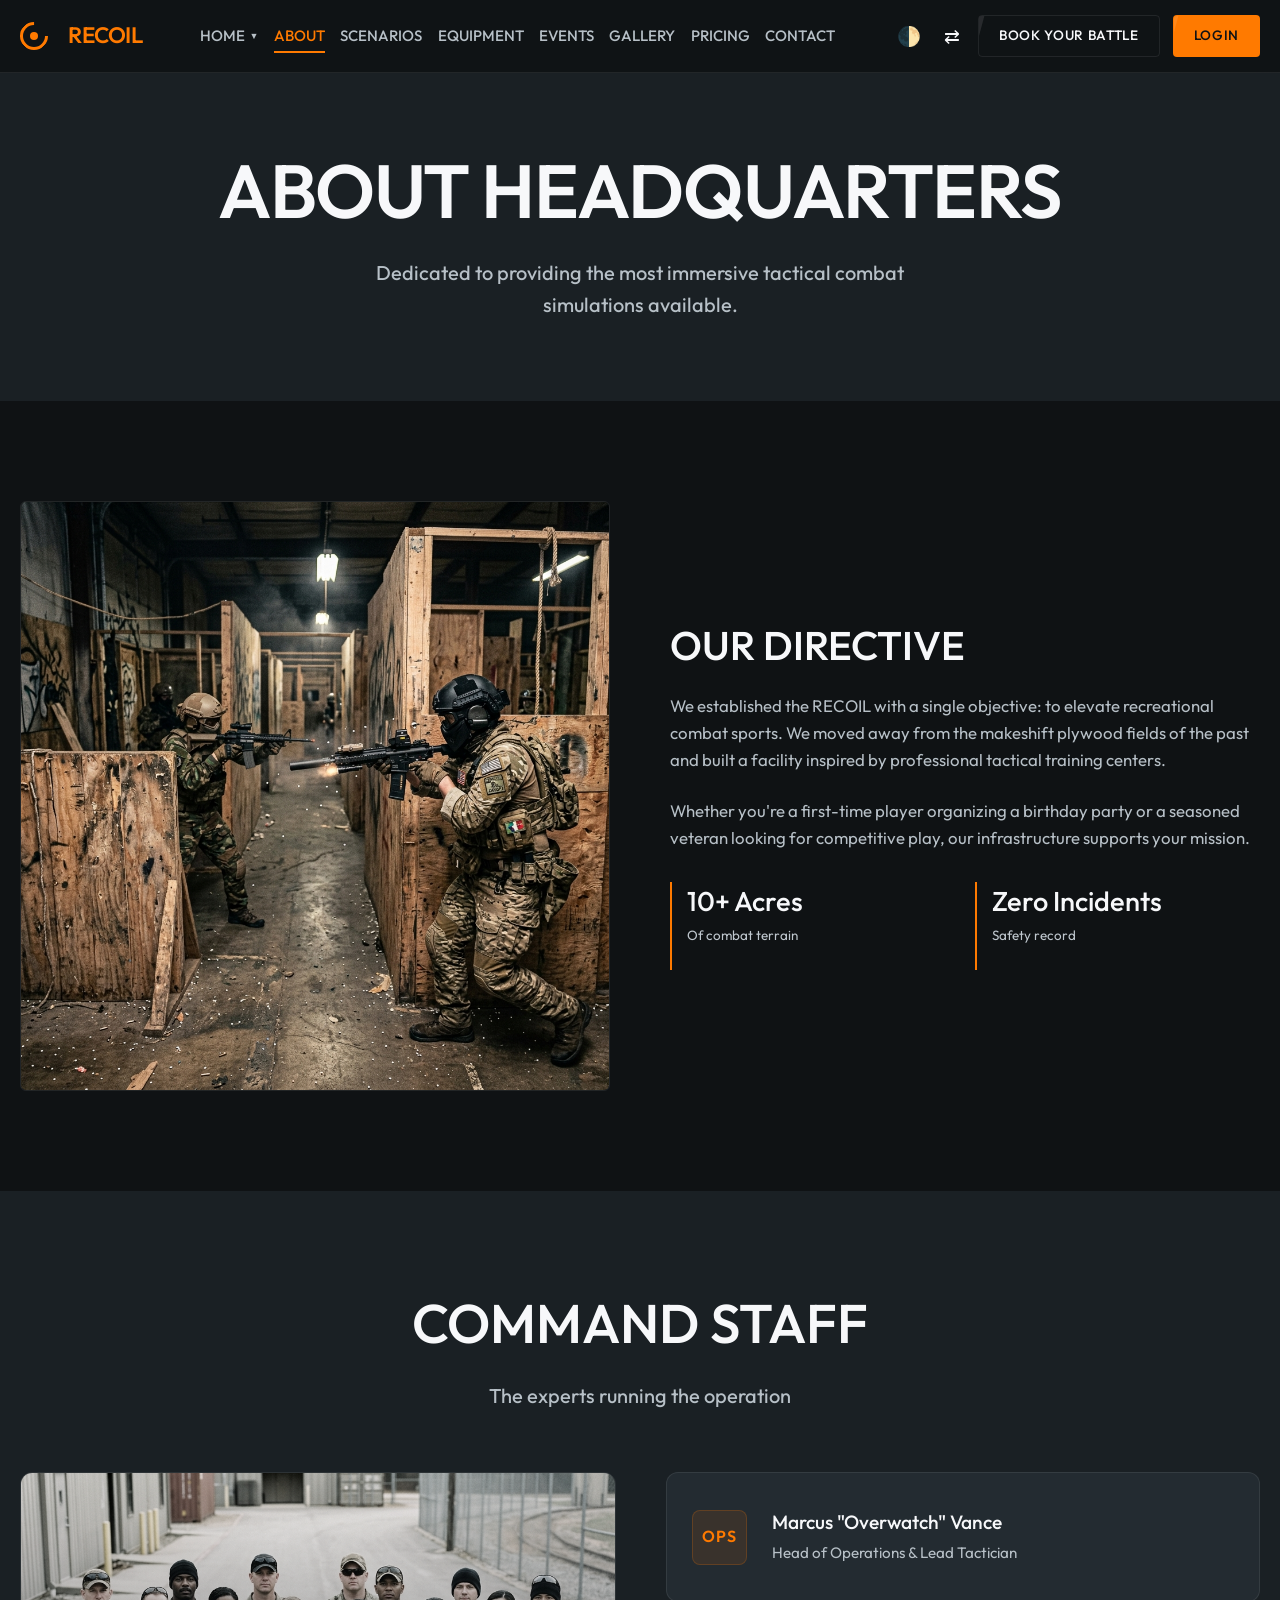
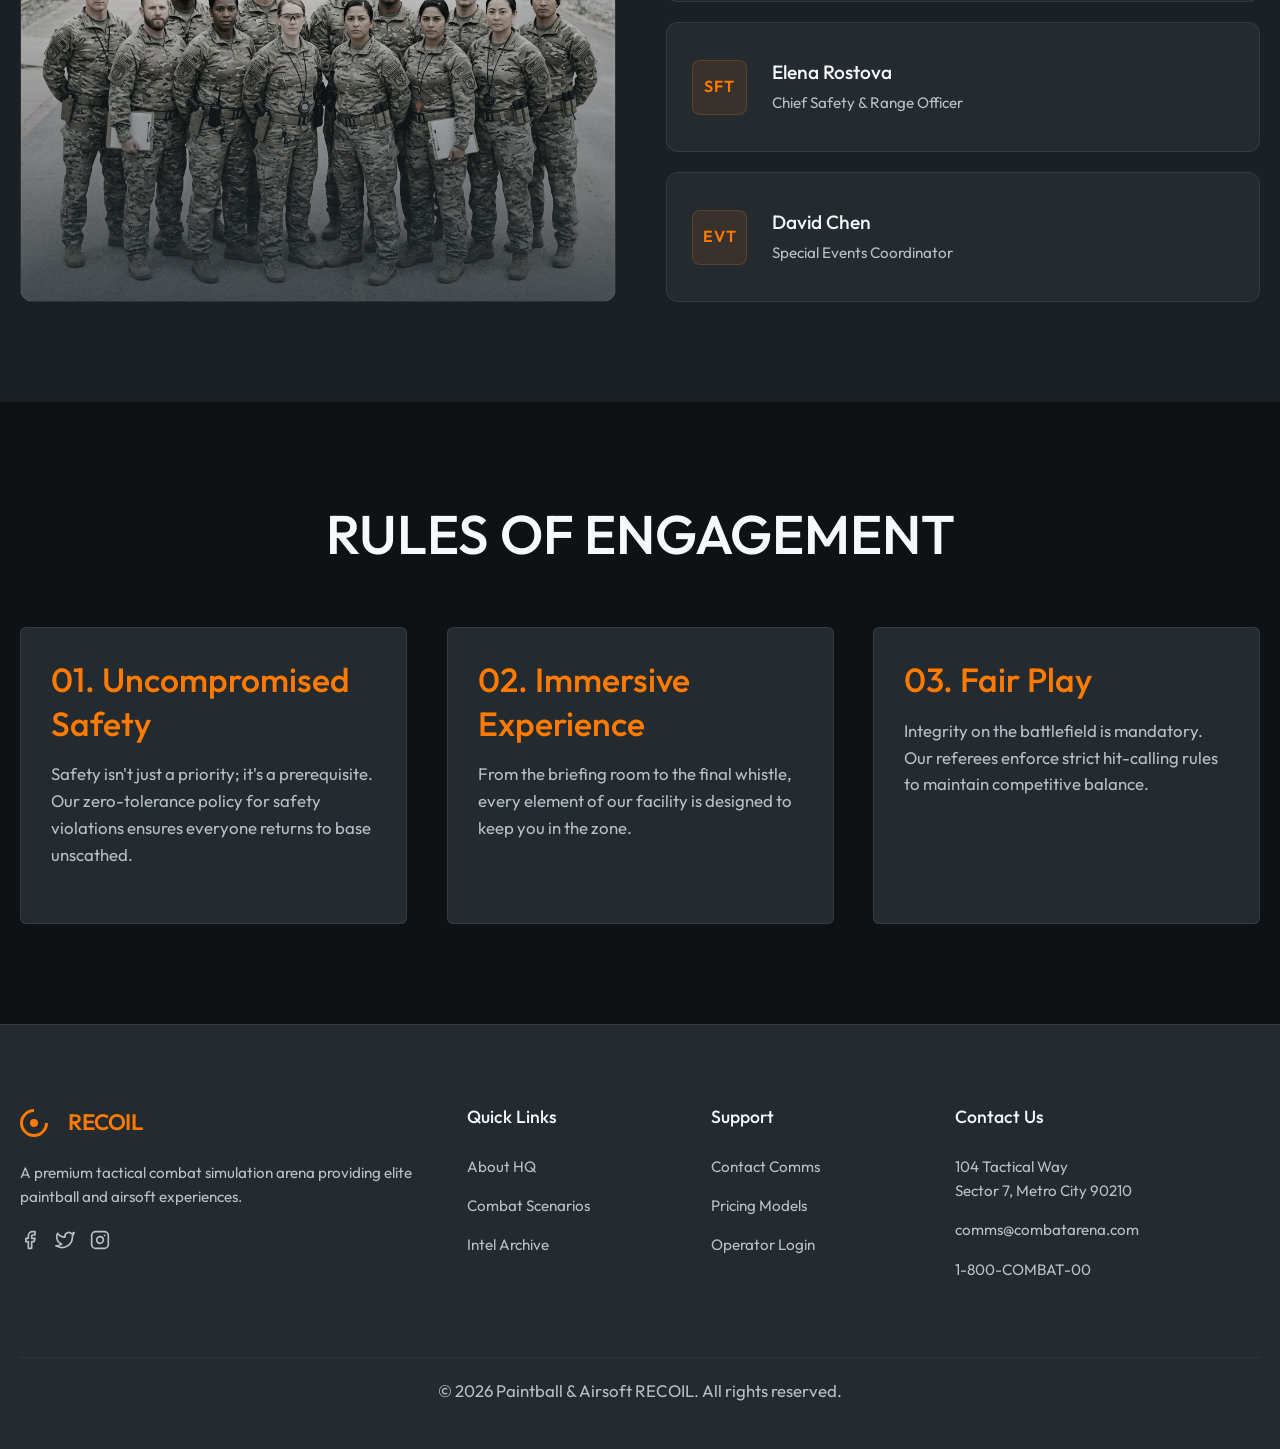
==== about.html @ f15ea4ef "Initial commit with RTL fixes, animations, and corporate images" ====
<!DOCTYPE html>
<html lang="en" dir="ltr">
<head>
    <link rel="icon" type="image/svg+xml" href="assets/images/favicon.svg">

    <meta charset="UTF-8">
    <meta name="viewport" content="width=device-width, initial-scale=1.0">
    <title>About Us | Paintball & Airsoft RECOIL</title>
    <meta name="description" content="Learn about our mission, our premium tactical arenas, our safety standards, and the elite team behind our combat experiences.">
    <link rel="stylesheet" href="assets/css/style.css">
    <link rel="stylesheet" href="assets/css/dark-mode.css">
    <link rel="stylesheet" href="assets/css/rtl.css">
</head>
<body>

    <!-- Navbar -->
    <nav class="navbar">
        <div class="nav-left">
            <div class="logo-icon"></div>
            <a href="index.html" class="logo-text">RECOIL</a>
        </div>
        <div class="nav-center">
            <div class="nav-dropdown">
                <a href="#" class="nav-link">Home <span style="font-size: 0.6em;">▼</span></a>
                <div class="dropdown-menu">
                    <a href="index.html" class="dropdown-item">Home 1</a>
                    <a href="home-2.html" class="dropdown-item">Home 2</a>
                </div>
            </div>
            <a href="about.html" class="nav-link active">About</a>
            <a href="game-scenarios.html" class="nav-link">Scenarios</a>
            <a href="equipment-rentals.html" class="nav-link">Equipment</a>
            <a href="events.html" class="nav-link">Events</a>
            <a href="gallery.html" class="nav-link">Gallery</a>
            <a href="pricing.html" class="nav-link">Pricing</a>
            <a href="contact.html" class="nav-link">Contact</a>
        </div>
        <div class="nav-right">
            <button id="theme-toggle" class="icon-btn" title="Toggle Light/Dark Mode">🌓</button>
            <button id="rtl-toggle" class="icon-btn" title="Toggle RTL">⇄</button>
            <a href="contact.html" class="btn btn-secondary">Book Your Battle</a>
            <a href="login.html" class="btn btn-primary">Login</a>
        </div>
        <button id="mobile-menu-toggle" class="mobile-menu-toggle">☰</button>
    </nav>

    <!-- Page Header -->
    <header style="padding: 150px 0 80px; text-align: center; background-color: var(--bg-secondary);">
        <div class="container">
            <h1>About Headquarters</h1>
            <p class="lead-text" style="max-width: 600px; margin: 0 auto;">Dedicated to providing the most immersive tactical combat simulations available.</p>
        </div>
    </header>

    <!-- Mission & Vision -->
    <section class="section-padding">
        <div class="container">
            <div style="display: flex; flex-wrap: wrap; gap: 60px; align-items: center;">
                <div style="flex: 1; min-width: 300px;">
                    <img src="assets/images/arena_indoor_game_scenarios.png" alt="Arena Setup" style="border-radius: 6px; border: 1px solid var(--border-color);">
                </div>
                <div style="flex: 1; min-width: 300px;">
                    <h2 style="font-size: 2.5rem;">Our Directive</h2>
                    <p>We established the RECOIL with a single objective: to elevate recreational combat sports. We moved away from the makeshift plywood fields of the past and built a facility inspired by professional tactical training centers.</p>
                    <p>Whether you're a first-time player organizing a birthday party or a seasoned veteran looking for competitive play, our infrastructure supports your mission.</p>
                    
                    <div style="margin-top: 30px; display: grid; grid-template-columns: 1fr 1fr; gap: 20px;">
                        <div style="border-left: 2px solid var(--tactical-orange); padding-left: 15px;">
                            <h4 style="margin-bottom: 5px;">10+ Acres</h4>
                            <p class="caption">Of combat terrain</p>
                        </div>
                        <div style="border-left: 2px solid var(--tactical-orange); padding-left: 15px;">
                            <h4 style="margin-bottom: 5px;">Zero Incidents</h4>
                            <p class="caption">Safety record</p>
                        </div>
                    </div>
                </div>
            </div>
        </div>
    </section>

    <!-- The Team -->
    <section class="section-padding" style="background-color: var(--bg-secondary);">
        <div class="container">
            <div class="section-header">
                <h2>Command Staff</h2>
                <p class="subheading">The experts running the operation</p>
            </div>
            
            <div class="staff-container">
                <div class="staff-image">
                    <img src="assets/images/team_photo.png" alt="Command Staff">
                    <div class="tactical-overlay"></div>
                </div>
                
                <div class="personnel-list">
                    <div class="personnel-card">
                        <div class="personnel-icon">OPS</div>
                        <div class="personnel-info">
                            <h4>Marcus "Overwatch" Vance</h4>
                            <p>Head of Operations & Lead Tactician</p>
                        </div>
                    </div>
                    <div class="personnel-card">
                        <div class="personnel-icon">SFT</div>
                        <div class="personnel-info">
                            <h4>Elena Rostova</h4>
                            <p>Chief Safety & Range Officer</p>
                        </div>
                    </div>
                    <div class="personnel-card">
                        <div class="personnel-icon">EVT</div>
                        <div class="personnel-info">
                            <h4>David Chen</h4>
                            <p>Special Events Coordinator</p>
                        </div>
                    </div>
                </div>
            </div>
        </div>
    </section>

    <!-- Core Values -->
    <section class="section-padding">
        <div class="container">
            <div class="section-header">
                <h2>Rules of Engagement</h2>
            </div>
            <div style="display: grid; grid-template-columns: repeat(auto-fit, minmax(300px, 1fr)); gap: 40px;">
                <div class="tactical-card" style="padding: 30px;">
                    <h3 style="color: var(--tactical-orange);">01. Uncompromised Safety</h3>
                    <p>Safety isn't just a priority; it's a prerequisite. Our zero-tolerance policy for safety violations ensures everyone returns to base unscathed.</p>
                </div>
                <div class="tactical-card" style="padding: 30px;">
                    <h3 style="color: var(--tactical-orange);">02. Immersive Experience</h3>
                    <p>From the briefing room to the final whistle, every element of our facility is designed to keep you in the zone.</p>
                </div>
                <div class="tactical-card" style="padding: 30px;">
                    <h3 style="color: var(--tactical-orange);">03. Fair Play</h3>
                    <p>Integrity on the battlefield is mandatory. Our referees enforce strict hit-calling rules to maintain competitive balance.</p>
                </div>
            </div>
        </div>
    </section>

    <!-- Footer -->
    <footer class="main-footer">
        <div class="container">
            <div class="footer-grid">
                <div class="footer-col">
                    <div class="nav-left" style="margin-bottom: 20px;">
                        <div class="logo-icon"></div>
                        <span class="logo-text">RECOIL</span>
                    </div>
                    <p style="color: var(--text-secondary); margin-bottom: 20px; font-size: 0.95rem;">A premium tactical combat simulation arena providing elite paintball and airsoft experiences.</p>
                    <div class="social-links">
                        <a href="#" title="Facebook"><svg width="20" height="20" viewBox="0 0 24 24" fill="none" stroke="currentColor" stroke-width="2" stroke-linecap="round" stroke-linejoin="round"><path d="M18 2h-3a5 5 0 0 0-5 5v3H7v4h3v8h4v-8h3l1-4h-4V7a1 1 0 0 1 1-1h3z"></path></svg></a>
                        <a href="#" title="Twitter"><svg width="20" height="20" viewBox="0 0 24 24" fill="none" stroke="currentColor" stroke-width="2" stroke-linecap="round" stroke-linejoin="round"><path d="M23 3a10.9 10.9 0 0 1-3.14 1.53 4.48 4.48 0 0 0-7.86 3v1A10.66 10.66 0 0 1 3 4s-4 9 5 13a11.64 11.64 0 0 1-7 2c9 5 20 0 20-11.5a4.5 4.5 0 0 0-.08-.83A7.72 7.72 0 0 0 23 3z"></path></svg></a>
                        <a href="#" title="Instagram"><svg width="20" height="20" viewBox="0 0 24 24" fill="none" stroke="currentColor" stroke-width="2" stroke-linecap="round" stroke-linejoin="round"><rect x="2" y="2" width="20" height="20" rx="5" ry="5"></rect><path d="M16 11.37A4 4 0 1 1 12.63 8 4 4 0 0 1 16 11.37z"></path><line x1="17.5" y1="6.5" x2="17.51" y2="6.5"></line></svg></a>
                    </div>
                </div>
                <div class="footer-col">
                    <h4 class="footer-heading">Quick Links</h4>
                    <ul class="footer-links">
                        <li><a href="about.html">About HQ</a></li>
                        <li><a href="game-scenarios.html">Combat Scenarios</a></li>
                        <li><a href="gallery.html">Intel Archive</a></li>
                    </ul>
                </div>
                <div class="footer-col">
                    <h4 class="footer-heading">Support</h4>
                    <ul class="footer-links">
                        <li><a href="contact.html">Contact Comms</a></li>
                        <li><a href="pricing.html">Pricing Models</a></li>
                        <li><a href="login.html">Operator Login</a></li>
                    </ul>
                </div>
                <div class="footer-col">
                    <h4 class="footer-heading">Contact Us</h4>
                    <ul class="footer-contact">
                        <li>104 Tactical Way<br>Sector 7, Metro City 90210</li>
                        <li>comms@combatarena.com</li>
                        <li>1-800-COMBAT-00</li>
                    </ul>
                </div>
            </div>
            <div class="footer-bottom">
                <p>&copy; 2026 Paintball & Airsoft RECOIL. All rights reserved.</p>
                <button id="scroll-top" class="scroll-top-btn" title="Scroll to Top">&uarr;</button>
            </div>
        </div>
    </footer>

    <script src="assets/js/main.js"></script>
</body>
</html>
---- assets/css/style.css ----
@import url('https://fonts.googleapis.com/css2?family=Outfit:wght@400;450;500;520;540;580&display=swap');

:root {
  /* Unique Color System (Dark Mode - Default) */
  --bg-primary: #0F1214;
  --bg-secondary: #1A2024;
  --bg-card: #232B31;
  --tactical-orange: #FF7A00;
  --steel-silver: #BFC7CE;
  --combat-bronze: #9B7E5A;
  --target-red: #E34B4B;
  --text-primary: #F7F8FA;
  --text-secondary: #B7C0C7;
  --border-color: rgba(255, 255, 255, 0.08);

  /* Tactical Cursors */
  --cursor-crosshair: url('data:image/svg+xml;utf8,<svg xmlns="http://www.w3.org/2000/svg" width="32" height="32" viewBox="0 0 32 32"><circle cx="16" cy="16" r="6" fill="%23FF7A00"/><circle cx="16" cy="16" r="14" fill="none" stroke="%23FF7A00" stroke-width="2" stroke-dasharray="4 4"/><line x1="16" y1="0" x2="16" y2="8" stroke="%23FF7A00" stroke-width="2"/><line x1="16" y1="24" x2="16" y2="32" stroke="%23FF7A00" stroke-width="2"/><line x1="0" y1="16" x2="8" y2="16" stroke="%23FF7A00" stroke-width="2"/><line x1="24" y1="16" x2="32" y2="16" stroke="%23FF7A00" stroke-width="2"/></svg>') 16 16, crosshair;
  --cursor-pointer: url('data:image/svg+xml;utf8,<svg xmlns="http://www.w3.org/2000/svg" width="32" height="32" viewBox="0 0 32 32"><circle cx="16" cy="16" r="6" fill="%23FFFFFF"/><circle cx="16" cy="16" r="14" fill="none" stroke="%23FFFFFF" stroke-width="2" stroke-dasharray="4 4"/><line x1="16" y1="0" x2="16" y2="8" stroke="%23FFFFFF" stroke-width="2"/><line x1="16" y1="24" x2="16" y2="32" stroke="%23FFFFFF" stroke-width="2"/><line x1="0" y1="16" x2="8" y2="16" stroke="%23FFFFFF" stroke-width="2"/><line x1="24" y1="16" x2="32" y2="16" stroke="%23FFFFFF" stroke-width="2"/></svg>') 16 16, pointer;

  /* Typography Scale */
  --font-family: 'Outfit', sans-serif;
  
  --h1-weight: 580;
  --h1-size-desktop: 5rem;
  --h1-size-tablet: 4rem;
  --h1-size-mobile: 3rem;
  --h1-size: clamp(3.5rem, 4vw + 1.5rem, 5rem);
  
  --h2-weight: 540;
  --h2-size: clamp(2.5rem, 3vw + 1rem, 3.5rem);
  
  --h3-weight: 520;
  --h3-size: clamp(1.8rem, 2vw + 0.5rem, 2.5rem);
  
  --h4-weight: 500;
  --h4-size: clamp(1.2rem, 1.5vw + 0.5rem, 1.8rem);
  
  --p-weight: 400;
  --p-size: clamp(0.9rem, 1vw + 0.3rem, 1.05rem);
  
  --sub-weight: 450;
  --sub-size: clamp(1rem, 1.2vw + 0.4rem, 1.25rem);
  
  --btn-weight: 520;
  --btn-size: clamp(0.85rem, 0.8vw + 0.3rem, 1rem);
  
  --nav-weight: 500;
  --nav-size: clamp(0.85rem, 0.8vw + 0.3rem, 0.95rem);
  
  --cap-weight: 400;
  --cap-size: clamp(0.75rem, 0.8vw + 0.2rem, 0.9rem);
  
  /* Layout constraints */
  --container-max: 1280px;
  --transition-speed: 0.3s;
  --nav-bg: rgba(35, 43, 49, 0.95);
}

/* Light Mode Overrides */
body.light-mode {
  --bg-primary: #F7F8FA;
  --bg-secondary: #E8ECEF;
  --bg-card: #FFFFFF;
  --text-primary: #0F1214;
  --text-secondary: #4A5560;
  --border-color: rgba(0, 0, 0, 0.08);
  --nav-bg: rgba(255, 255, 255, 0.95);
  --steel-silver: #6B7280;
  /* Accent colors remain same for brand consistency */
}

body.light-mode .breach-details p {
    color: rgba(255, 255, 255, 0.8) !important;
}

/* Global Reset & Base */
*, *::before, *::after {
  box-sizing: border-box;
  margin: 0;
  padding: 0;
}

html {
  scroll-behavior: smooth;
  overflow-x: hidden;
}

body {
  font-family: var(--font-family);
  background-color: var(--bg-primary);
  color: var(--text-primary);
  line-height: 1.6;
  overflow-x: hidden; /* Strict requirement */
  transition: background-color var(--transition-speed) ease, color var(--transition-speed) ease;
  cursor: var(--cursor-crosshair);
}

.container {
  max-width: var(--container-max);
  margin: 0 auto;
  padding: 0 20px;
}

/* Typography Classes */
h1 { font-size: var(--h1-size); font-weight: var(--h1-weight); line-height: 1.1; margin-bottom: 1.5rem; text-transform: uppercase; letter-spacing: -0.02em; }
h2 { font-size: var(--h2-size); font-weight: var(--h2-weight); line-height: 1.2; margin-bottom: 1.5rem; text-transform: uppercase; }
h3 { font-size: var(--h3-size); font-weight: var(--h3-weight); line-height: 1.3; margin-bottom: 1rem; }
h4, h5, h6 { font-size: var(--h4-size); font-weight: var(--h4-weight); line-height: 1.4; margin-bottom: 1rem; }
p { font-size: var(--p-size); font-weight: var(--p-weight); margin-bottom: 1.5rem; color: var(--text-secondary); }
.subheading, .lead-text { font-size: var(--sub-size); font-weight: var(--sub-weight); color: var(--text-secondary); margin-bottom: 2rem; }
.caption { font-size: var(--cap-size); font-weight: var(--cap-weight); color: var(--steel-silver); }

a {
  text-decoration: none;
  color: inherit;
}

a, button, input[type="submit"], .btn, .bento-card, .equip-panel, .gallery-item, .nav-link, .dropdown-item, .personnel-card, .tactical-card, .event-scenario-card, .testimonial-card, .pricing-card {
  cursor: var(--cursor-pointer) !important;
}

img {
  max-width: 100%;
  height: auto;
  display: block;
}

/* Buttons (CTA System) */
.btn {
  display: inline-flex;
  align-items: center;
  justify-content: center;
  padding: 16px 32px;
  font-size: var(--btn-size);
  font-weight: var(--btn-weight);
  text-transform: uppercase;
  letter-spacing: 0.05em;
  border-radius: 4px;
  cursor: var(--cursor-pointer) !important;
  transition: all var(--transition-speed) ease;
  height: 56px;
  border: 1px solid transparent;
  position: relative;
  overflow: hidden;
  z-index: 1;
  white-space: nowrap;
}

.btn::before {
  content: '';
  position: absolute;
  top: 0; left: -100%;
  width: 100%; height: 100%;
  background: rgba(255,255,255,0.1);
  transform: skewX(-15deg);
  transition: left 0.4s cubic-bezier(0.19, 1, 0.22, 1);
  z-index: -1;
}

.btn:hover::before {
  left: 100%;
}

.btn-primary {
  background-color: var(--tactical-orange);
  color: #0F1214;
}

.btn-primary:hover {
  background-color: #e66e00;
  transform: translateY(-2px);
  box-shadow: 0 4px 15px rgba(255, 122, 0, 0.3);
}

.btn-secondary {
  background-color: transparent;
  color: var(--text-primary);
  border-color: var(--border-color);
}

.btn-secondary:hover {
  border-color: var(--tactical-orange);
  color: var(--tactical-orange);
  background-color: rgba(255, 122, 0, 0.05);
  transform: translateY(-2px);
}

body.light-mode .btn-secondary {
  border-color: rgba(0, 0, 0, 0.25);
}
.nav-right .btn {
  padding: 0 20px;
  height: 42px;
  font-size: 0.85rem;
}

/* Premium fixed full-width tactical navbar */
.navbar {
  position: fixed;
  top: 0;
  left: 0;
  width: 100%;
  background-color: var(--nav-bg);
  backdrop-filter: blur(12px);
  -webkit-backdrop-filter: blur(12px);
  border-bottom: 1px solid var(--border-color);
  padding: 15px 20px;
  display: flex;
  justify-content: space-between;
  align-items: center;
  z-index: 1000;
  transition: all var(--transition-speed) ease;
}

.nav-menu {
  display: flex;
  align-items: center;
  justify-content: space-between;
  flex: 1;
}

@media (min-width: 1280px) {
  .navbar {
    padding-left: calc(50% - 640px + 20px);
    padding-right: calc(50% - 640px + 20px);
  }
}

.nav-left {
  display: flex;
  align-items: center;
  gap: 15px;
}

.logo-text {
  font-size: clamp(1.2rem, 1.5vw + 0.5rem, 1.4rem);
  font-weight: 580;
  text-transform: uppercase;
  color: var(--tactical-orange);
  letter-spacing: -0.02em;
  display: flex;
  align-items: center;
  gap: 10px;
  white-space: nowrap;
}

.logo-icon {
  width: 28px;
  height: 28px;
  position: relative;
  background: transparent;
  display: inline-block;
  margin-right: 5px;
}

.logo-icon::before {
  content: '';
  position: absolute;
  top: 0; left: 0; right: 0; bottom: 0;
  border: 3px solid var(--tactical-orange);
  border-radius: 50%;
  border-top-color: transparent;
  transform: rotate(45deg);
}

.logo-icon::after {
  content: '';
  position: absolute;
  top: 50%; left: 50%;
  width: 8px; height: 8px;
  background-color: var(--tactical-orange);
  border-radius: 50%;
  transform: translate(-50%, -50%);
}

.nav-center {
  display: flex;
  gap: clamp(12px, 1.2vw, 25px);
  margin: 0 auto;
}

.nav-link {
  font-size: var(--nav-size);
  font-weight: var(--nav-weight);
  color: var(--text-secondary);
  text-transform: uppercase;
  position: relative;
  transition: color var(--transition-speed) ease;
}

.nav-link:hover, .nav-link.active {
  color: var(--tactical-orange);
}

.nav-link::after {
  content: '';
  position: absolute;
  bottom: -5px;
  left: 0;
  width: 0%;
  height: 2px;
  background-color: var(--tactical-orange);
  transition: width var(--transition-speed) ease;
}

.nav-link:hover::after, .nav-link.active::after {
  width: 100%;
}

.nav-right {
  display: flex;
  align-items: center;
  gap: clamp(8px, 1vw, 15px);
}

.icon-btn {
  background: none;
  border: none;
  color: var(--text-primary);
  cursor: var(--cursor-pointer) !important;
  font-size: 1.2rem;
  padding: 5px;
  transition: color var(--transition-speed) ease;
}

.icon-btn:hover {
  color: var(--tactical-orange);
}

.mobile-menu-toggle {
  display: none;
  background: none;
  border: none;
  color: var(--text-primary);
  font-size: 1.5rem;
  cursor: var(--cursor-pointer) !important;
}

/* Bento Grid System for Featured Scenarios */
.bento-grid {
  display: grid;
  grid-template-columns: 1.2fr 1fr;
  grid-template-rows: 1fr 1fr;
  gap: 20px;
  min-height: 600px;
}

.bento-card {
  --text-primary: #F7F8FA;
  --text-secondary: #B7C0C7;
  color: var(--text-primary);
  position: relative;
  border-radius: 12px;
  overflow: hidden;
  display: flex;
  align-items: flex-end;
  padding: 40px;
  text-decoration: none;
  border: 1px solid var(--border-color);
  transition: transform var(--transition-speed) ease, border-color var(--transition-speed) ease;
}

.bento-card:hover {
  transform: translateY(-5px);
  border-color: var(--tactical-orange);
}

.bento-large {
  grid-row: span 2;
  grid-column: span 1;
}

.bento-bg {
  position: absolute;
  top: 0; left: 0; width: 100%; height: 100%;
  object-fit: cover;
  z-index: 0;
  transition: transform 0.6s ease;
}

.bento-card:hover .bento-bg {
  transform: scale(1.05);
}

.bento-overlay {
  position: absolute;
  top: 0; left: 0; width: 100%; height: 100%;
  background: linear-gradient(to top, rgba(15, 18, 20, 0.95) 0%, rgba(15, 18, 20, 0.4) 50%, transparent 100%);
  z-index: 1;
}

.bento-content {
  position: relative;
  z-index: 2;
  width: 100%;
}

.bento-content h3 {
  color: var(--text-primary);
  margin-bottom: 0;
  font-size: clamp(1.5rem, 2vw + 0.5rem, 2rem);
  transition: transform 0.4s cubic-bezier(0.17, 0.84, 0.44, 1);
}

.bento-card:hover .bento-content h3 {
  transform: translateY(-5px);
}

.bento-hover-content {
  max-height: 0;
  opacity: 0;
  overflow: hidden;
  transition: max-height 0.4s cubic-bezier(0.17, 0.84, 0.44, 1), opacity 0.4s cubic-bezier(0.17, 0.84, 0.44, 1), padding 0.4s cubic-bezier(0.17, 0.84, 0.44, 1);
  padding-top: 0;
}

.bento-card:hover .bento-hover-content {
  max-height: 200px;
  opacity: 1;
  padding-top: 10px;
}

.bento-content p {
  color: var(--text-secondary);
  margin-bottom: 0;
  font-size: 1rem;
}

@media (max-width: 992px) {
  .bento-grid {
    grid-template-columns: 1fr;
    grid-template-rows: auto;
    min-height: auto;
  }
  .bento-large {
    grid-row: auto;
  }
  .bento-card {
  --text-primary: #F7F8FA;
  --text-secondary: #B7C0C7;
  color: var(--text-primary);
    min-height: 350px;
    padding: 25px;
  }
}

/* Animated Equipment Accordion */
.equipment-accordion {
  display: flex;
  height: 500px;
  gap: 15px;
  width: 100%;
}

.equip-panel {
  --text-primary: #F7F8FA;
  --text-secondary: #B7C0C7;
  color: var(--text-primary);
  flex: 1;
  position: relative;
  border-radius: 12px;
  overflow: hidden;
  text-decoration: none;
  transition: flex 0.6s cubic-bezier(0.25, 1, 0.5, 1);
  display: flex;
  align-items: flex-end;
  padding: 40px;
}

.equip-panel:hover {
  flex: 2.5;
}

.equip-bg {
  position: absolute;
  top: 0; left: 0; width: 100%; height: 100%;
  object-fit: cover;
  z-index: 0;
  transition: transform 0.6s ease;
}

.equip-panel:hover .equip-bg {
  transform: scale(1.05);
}

.equip-overlay {
  position: absolute;
  top: 0; left: 0; width: 100%; height: 100%;
  background: linear-gradient(to top, rgba(15, 18, 20, 0.95) 0%, rgba(15, 18, 20, 0.2) 50%, transparent 100%);
  z-index: 1;
}

.equip-content {
  position: relative;
  z-index: 2;
  width: 100%;
}

.equip-content h3 {
  color: var(--text-primary);
  margin-bottom: 0;
  font-size: clamp(1.2rem, 1.5vw + 0.5rem, 2rem);
  white-space: nowrap;
  overflow: hidden;
  text-overflow: ellipsis;
  transition: margin-bottom 0.4s ease;
}

.equip-panel:hover .equip-content h3 {
  margin-bottom: 15px;
  white-space: normal;
  overflow: visible;
}

.equip-content p {
  color: var(--text-secondary);
  opacity: 0;
  max-height: 0;
  margin: 0;
  transform: translateY(20px);
  transition: all 0.4s cubic-bezier(0.25, 1, 0.5, 1);
  font-size: 1rem;
}

.equip-panel:hover .equip-content p {
  opacity: 1;
  max-height: 100px;
  margin-bottom: 20px;
  transform: translateY(0);
  transition-delay: 0.1s;
}

.equip-content .btn {
  opacity: 0;
  max-height: 0;
  margin: 0;
  padding-top: 0;
  padding-bottom: 0;
  border: 0;
  overflow: hidden;
  transform: translateY(20px);
  transition: all 0.4s cubic-bezier(0.25, 1, 0.5, 1);
}

.equip-panel:hover .equip-content .btn {
  opacity: 1;
  max-height: 50px;
  margin-top: 10px;
  padding-top: 16px;
  padding-bottom: 16px;
  transform: translateY(0);
  transition-delay: 0.2s;
}

@media (max-width: 768px) {
  .equipment-accordion {
    flex-direction: column;
    height: 700px;
  }
  .equip-panel {
  --text-primary: #F7F8FA;
  --text-secondary: #B7C0C7;
  color: var(--text-primary);
    padding: 25px;
  }
  .equip-content h3 {
    white-space: normal;
  }
}

/* Ultra-Premium Minimalist Stepper */
.premium-stepper {
  max-width: 900px;
  margin: 60px auto 0;
  display: flex;
  flex-direction: column;
}

.step-item {
  display: flex;
  align-items: center;
  padding: 50px 40px;
  border-bottom: 1px solid rgba(255, 255, 255, 0.05);
  transition: all 0.6s cubic-bezier(0.16, 1, 0.3, 1);
  position: relative;
  cursor: var(--cursor-pointer) !important;
}

/* Animate the border filling up */
.step-item::after {
  content: '';
  position: absolute;
  bottom: -1px; left: 0;
  width: 0; height: 1px;
  background: var(--tactical-orange);
  transition: width 0.6s cubic-bezier(0.16, 1, 0.3, 1);
}

.step-item:first-child {
  border-top: 1px solid rgba(255, 255, 255, 0.05);
}

.step-number {
  font-size: clamp(3rem, 5vw, 5rem);
  font-weight: 200;
  color: var(--steel-silver);
  width: 150px;
  opacity: 0.2;
  transition: all 0.6s cubic-bezier(0.16, 1, 0.3, 1);
  font-family: var(--font-family);
  line-height: 1;
}

.step-content {
  flex: 1;
  padding-left: 20px;
  transform: translateX(0);
  transition: transform 0.6s cubic-bezier(0.16, 1, 0.3, 1);
}

.step-content h3 {
  font-size: clamp(1.5rem, 3vw, 2.2rem);
  color: var(--text-primary);
  margin-bottom: 10px;
  font-weight: 540;
  transition: color 0.4s ease;
}

.step-content p {
  font-size: 1.05rem;
  color: var(--text-secondary);
  margin-bottom: 0;
  line-height: 1.6;
}

/* Hover Interactions */
.step-item:hover {
  background: linear-gradient(90deg, rgba(255, 122, 0, 0.02) 0%, transparent 100%);
}

.step-item:hover::after {
  width: 100%;
}

.step-item:hover .step-number {
  opacity: 1;
  color: var(--tactical-orange);
  transform: scale(1.05) translateX(10px);
}

.step-item:hover .step-content {
  transform: translateX(20px);
}

.step-item:hover .step-content h3 {
  color: var(--tactical-orange);
}

@media (max-width: 768px) {
  .step-item {
    flex-direction: column;
    align-items: flex-start;
    padding: 30px 20px;
  }
  .step-number {
    width: 100%;
    margin-bottom: 20px;
    font-size: 3rem;
    text-align: center;
  }
  .step-content {
    padding-left: 0;
  }
  .step-item:hover .step-content {
    transform: translateX(10px);
  }
}

/* Staff / Personnel Layout */
.staff-container {
  display: flex;
  gap: 50px;
  align-items: stretch;
  margin-top: 40px;
}

.staff-image {
  flex: 1;
  position: relative;
  border-radius: 12px;
  overflow: hidden;
  min-height: 400px;
  border: 1px solid var(--border-color);
}

.staff-image img {
  position: absolute;
  top: 0; left: 0; width: 100%; height: 100%;
  object-fit: cover;
  filter: grayscale(60%) contrast(110%);
}

body.light-mode .staff-image .tactical-overlay {
  display: none;
}

.personnel-list {
  flex: 1;
  display: flex;
  flex-direction: column;
  gap: 20px;
  justify-content: center;
}

.personnel-card {
  display: flex;
  align-items: center;
  background-color: var(--bg-card);
  border: 1px solid var(--border-color);
  padding: 25px;
  border-radius: 12px;
  transition: all var(--transition-speed) cubic-bezier(0.16, 1, 0.3, 1);
  cursor: default;
  min-height: 130px;
}

.personnel-card:hover {
  border-color: var(--tactical-orange);
  transform: translateX(10px);
  background-color: var(--bg-primary);
  box-shadow: 0 10px 20px rgba(0, 0, 0, 0.1);
}

.personnel-icon {
  width: 55px;
  height: 55px;
  background-color: rgba(255, 122, 0, 0.1);
  color: var(--tactical-orange);
  display: flex;
  align-items: center;
  justify-content: center;
  font-weight: 600;
  border-radius: 8px;
  margin-right: 25px;
  font-size: 1rem;
  letter-spacing: 1px;
  border: 1px solid rgba(255, 122, 0, 0.2);
  transition: all var(--transition-speed) ease;
}

.personnel-card:hover .personnel-icon {
  background-color: var(--tactical-orange);
  color: #fff;
}

.personnel-info h4 {
  margin-bottom: 5px;
  color: var(--text-primary);
  font-size: 1.2rem;
  text-align: left !important;
}

.personnel-info p {
  margin-bottom: 0;
  color: var(--text-secondary);
  font-size: 0.95rem;
  text-align: left !important;
}

@media (max-width: 992px) {
  .staff-container {
    flex-direction: column;
  }
  .staff-image {
    min-height: 300px;
  }
}

/* =========================================================================
   Elite Operations Scenarios
   ========================================================================= */

/* Night Ops Parallax */
.elite-parallax {
  position: relative;
  height: 600px;
  background-attachment: fixed;
  background-position: center;
  background-repeat: no-repeat;
  background-size: cover;
  display: flex;
  align-items: center;
  justify-content: center;
  overflow: hidden;
}

.elite-parallax-overlay {
  position: absolute;
  top: 0; left: 0; width: 100%; height: 100%;
  background: radial-gradient(circle, rgba(15, 18, 20, 0.4) 0%, rgba(15, 18, 20, 0.95) 100%);
  z-index: 1;
}

.elite-parallax-content {
  position: relative;
  z-index: 2;
  text-align: center;
  max-width: 800px;
  padding: 0 20px;
}

.glitch-text {
  font-size: clamp(4rem, 8vw, 7rem);
  font-weight: 800;
  color: #fff;
  letter-spacing: 5px;
  margin-bottom: 20px;
  text-transform: uppercase;
  position: relative;
  animation: glitch-anim 4s infinite;
  line-height: 1.1;
}

.elite-parallax-content p {
  font-size: 1.2rem;
  color: var(--steel-silver);
  line-height: 1.6;
}

@keyframes glitch-anim {
  0% { opacity: 1; transform: translateX(0); text-shadow: none; }
  2% { transform: translateX(5px); text-shadow: -2px 0 var(--tactical-orange), 2px 0 #00ffff; }
  4% { transform: translateX(-5px); text-shadow: 2px 0 var(--tactical-orange), -2px 0 #00ffff; }
  6% { transform: translateX(0); text-shadow: none; }
  100% { opacity: 1; transform: translateX(0); text-shadow: none; }
}

/* Sniper Alley Asymmetric */
.elite-asymmetric {
  display: flex;
  align-items: center;
  gap: 60px;
}

.elite-asym-image {
  flex: 1;
  position: relative;
  border-radius: 8px;
  overflow: hidden;
  min-height: 450px;
  cursor: var(--cursor-crosshair) !important;
}

.elite-asym-image img {
  position: absolute;
  top: 0; left: 0; width: 100%; height: 100%;
  object-fit: cover;
  transition: transform 3s cubic-bezier(0.16, 1, 0.3, 1);
}

.elite-asym-image:hover img {
  transform: scale(1.15);
}

.crosshair-overlay {
  position: absolute;
  top: 50%; left: 50%;
  transform: translate(-50%, -50%);
  width: 100%; height: 100%;
  pointer-events: none;
  opacity: 0;
  transition: opacity 0.5s ease;
  z-index: 2;
}

.elite-asym-image:hover .crosshair-overlay {
  opacity: 1;
}

.crosshair-h {
  position: absolute; top: 50%; left: 0; width: 100%; height: 1px;
  background: rgba(255, 122, 0, 0.4);
}
.crosshair-v {
  position: absolute; top: 0; left: 50%; width: 1px; height: 100%;
  background: rgba(255, 122, 0, 0.4);
}
.crosshair-c {
  position: absolute; top: 50%; left: 50%; transform: translate(-50%, -50%);
  width: 50px; height: 50px; border: 2px solid var(--tactical-orange);
  border-radius: 50%;
}

.elite-asym-text {
  flex: 1;
}

@media (max-width: 992px) {
  .elite-asymmetric {
    flex-direction: column;
  }
  .elite-asym-image {
    width: 100%;
    min-height: 300px;
  }
  .elite-asym-text {
    text-align: center;
  }
}

/* Urban Breach Expanding */
.elite-expanding {
  position: relative;
  width: 100%;
  height: 250px;
  border-radius: 12px;
  overflow: hidden;
  transition: height 0.6s cubic-bezier(0.16, 1, 0.3, 1);
  display: flex;
  align-items: flex-end;
  padding: 50px;
  cursor: var(--cursor-crosshair) !important;
}

.elite-expanding:hover {
  height: 600px;
}

.breach-bg {
  position: absolute; top: 0; left: 0; width: 100%; height: 100%;
  object-fit: cover;
  z-index: 0;
  filter: brightness(0.4) sepia(0.5) hue-rotate(180deg);
  transition: all 0.6s cubic-bezier(0.16, 1, 0.3, 1);
}

.elite-expanding:hover .breach-bg {
  filter: brightness(0.9) sepia(0) hue-rotate(0deg);
  transform: scale(1.05);
}

.breach-overlay {
  position: absolute; top: 0; left: 0; width: 100%; height: 100%;
  background: linear-gradient(to top, rgba(15, 18, 20, 0.95) 0%, transparent 100%);
  z-index: 1;
}

.breach-content {
  position: relative;
  z-index: 2;
  width: 100%;
  max-width: 600px;
}

.breach-content h3 {
  font-size: clamp(2rem, 4vw, 4rem);
  color: #fff;
  margin-bottom: 0;
  transition: margin-bottom 0.4s ease;
  line-height: 1;
}

.elite-expanding:hover .breach-content h3 {
  margin-bottom: 20px;
}

.breach-details {
  max-height: 0;
  opacity: 0;
  overflow: hidden;
  transition: all 0.6s cubic-bezier(0.16, 1, 0.3, 1);
}

.elite-expanding:hover .breach-details {
  max-height: 200px;
  opacity: 1;
}

.breach-details p {
  color: var(--steel-silver);
  font-size: 1.1rem;
  margin-bottom: 30px;
  line-height: 1.6;
}

@media (max-width: 768px) {
  .elite-expanding {
    padding: 30px;
  }
}

/* =========================================================================
   Events & Bookings Page Additions
   ========================================================================= */

/* Pricing Grid */
.pricing-grid {
  display: grid;
  grid-template-columns: repeat(auto-fit, minmax(300px, 1fr));
  gap: 30px;
  align-items: center;
  margin-top: 40px;
}
.pricing-card {
  background: var(--bg-card);
  border: 1px solid var(--border-color);
  border-radius: 12px;
  padding: 40px 30px;
  position: relative;
  transition: all 0.4s cubic-bezier(0.16, 1, 0.3, 1);
}
.pricing-card:hover {
  transform: translateY(-10px);
  border-color: var(--tactical-orange);
  box-shadow: 0 20px 40px rgba(0,0,0,0.4);
}
.pricing-card.featured {
  background: rgba(255, 122, 0, 0.03);
  border-color: var(--tactical-orange);
  transform: scale(1.05);
  box-shadow: 0 10px 30px rgba(255, 122, 0, 0.1);
}
.pricing-card.featured:hover {
  transform: scale(1.05) translateY(-10px);
  box-shadow: 0 20px 50px rgba(255, 122, 0, 0.2);
}
.pricing-badge {
  position: absolute;
  top: 0; left: 50%;
  transform: translate(-50%, -50%);
  background: var(--tactical-orange);
  color: #fff;
  padding: 6px 20px;
  border-radius: 20px;
  font-size: 0.85rem;
  font-weight: 700;
  text-transform: uppercase;
  letter-spacing: 1px;
  box-shadow: 0 5px 15px rgba(255, 122, 0, 0.3);
}
.pricing-header {
  text-align: center;
  border-bottom: 1px solid rgba(255,255,255,0.05);
  padding-bottom: 25px;
  margin-bottom: 25px;
}
.pricing-header h3 {
  font-size: 1.5rem;
  color: var(--text-primary);
  margin-bottom: 10px;
}
.pricing-header p {
  color: var(--text-secondary);
  font-size: 0.95rem;
  margin: 0;
}
.price {
  font-size: 3.5rem;
  font-weight: 800;
  color: var(--text-primary);
  margin: 15px 0;
  line-height: 1;
}
.price span { font-size: 1.5rem; vertical-align: super; color: var(--tactical-orange); margin-right: 2px;}
.price .period { font-size: 1rem; color: var(--text-secondary); font-weight: normal; vertical-align: baseline; margin-left: 5px;}
.pricing-features {
  list-style: none;
  margin-bottom: 35px;
  padding: 0;
}
.pricing-features li {
  padding: 12px 0;
  border-bottom: 1px solid rgba(255,255,255,0.03);
  color: var(--text-primary);
  font-size: 0.95rem;
  display: flex;
  align-items: center;
}
.pricing-features li::before {
  content: '✔';
  color: var(--tactical-orange);
  margin-right: 12px;
  font-size: 0.8rem;
}
.pricing-features li.disabled {
  color: var(--text-secondary);
  text-decoration: line-through;
  opacity: 0.5;
}
.pricing-features li.disabled::before {
  content: '✖';
  color: var(--text-secondary);
}

/* Event Scenarios Grid */
.event-scenarios-grid {
  display: grid;
  grid-template-columns: repeat(auto-fit, minmax(300px, 1fr));
  gap: 30px;
  margin-top: 40px;
}
.event-scenario-card {
  --text-primary: #F7F8FA;
  --text-secondary: #B7C0C7;
  color: var(--text-primary);
  height: 350px;
  position: relative;
  border-radius: 12px;
  overflow: hidden;
  background-size: cover;
  background-position: center;
  display: flex;
  align-items: flex-end;
  transition: transform 0.4s cubic-bezier(0.16, 1, 0.3, 1);
  border: 1px solid var(--border-color);
}
.event-scenario-card:hover {
  transform: translateY(-10px);
  border-color: var(--tactical-orange);
}
.event-scenario-overlay {
  position: absolute; top:0; left:0; width:100%; height:100%;
  background: linear-gradient(to top, rgba(15,18,20,1) 0%, transparent 80%);
}

@media (min-width: 660px) and (max-width: 991px) {
  .event-scenarios-grid > .event-scenario-card:nth-child(3):last-child,
  .pricing-grid > .pricing-card:nth-child(3):last-child {
    grid-column: 1 / -1;
    justify-self: center;
    width: calc(50% - 15px);
  }
}
.event-scenario-content {
  position: relative;
  z-index: 2;
  padding: 30px;
}
.event-scenario-content h4 { color: #fff; margin-bottom: 10px; font-size: 1.6rem; text-align: left !important; }
.event-scenario-content p { color: var(--text-secondary); margin: 0; font-size: 1rem; line-height: 1.5; text-align: left !important; }

/* Event Armory Layout */
.event-armory-layout {
  display: flex;
  gap: 80px;
  align-items: center;
}
.armory-text { flex: 1; }
.armory-image {
  flex: 1.2;
  border-radius: 12px;
  overflow: hidden;
  box-shadow: 0 20px 50px rgba(0,0,0,0.5);
  border: 1px solid var(--border-color);
  position: relative;
}
.armory-image::after {
  content: '';
  position: absolute; top:0; left:0; width:100%; height:100%;
  box-shadow: inset 0 0 50px rgba(0,0,0,0.5);
  pointer-events: none;
}
.armory-image img { width: 100%; display: block; filter: grayscale(40%) contrast(110%); transition: transform 0.5s ease; }
.armory-image:hover img { transform: scale(1.05); }

@media (max-width: 992px) {
  .event-armory-layout { flex-direction: column; gap: 40px; }
  .pricing-card.featured { transform: scale(1); }
  .pricing-card.featured:hover { transform: translateY(-10px); }
  .event-form button[type="submit"] {
    margin-left: auto !important;
    margin-right: auto !important;
    display: flex !important;
  }
  .pov-split-layout { flex-direction: column; }
  .pov-text-content { text-align: center !important; }
  .pov-text-content ul { width: fit-content; margin-left: auto !important; margin-right: auto !important; text-align: left; }
}

/* Form Styles */
.event-form {
  background: var(--bg-card);
  padding: 40px;
  border-radius: 12px;
  border: 1px solid var(--border-color);
  box-shadow: 0 15px 35px rgba(0,0,0,0.2);
}
.form-row { display: flex; gap: 20px; }
.form-row .form-group { flex: 1; }
.form-group { margin-bottom: 20px; text-align: left; }
.form-label {
  display: block;
  margin-bottom: 8px;
  color: var(--text-secondary);
  font-weight: 500;
  font-size: 0.95rem;
}
.form-control {
  width: 100%;
  padding: 15px;
  background-color: var(--bg-primary);
  border: 1px solid var(--border-color);
  border-radius: 6px;
  color: var(--text-primary);
  font-family: inherit;
  font-size: 1rem;
  transition: all 0.3s ease;
  box-sizing: border-box;
}
.form-control:focus {
  outline: none;
  border-color: var(--tactical-orange);
  box-shadow: 0 0 10px rgba(255,122,0,0.2);
}
textarea.form-control {
  resize: vertical;
  min-height: 120px;
}
@media (max-width: 768px) { .form-row { flex-direction: column; gap: 0; } }

/* FAQ Accordion */
.faq-container {
    max-width: 800px;
    margin: 0 auto;
}
.faq-item {
    background: var(--bg-card);
    border: 1px solid var(--border-color);
    margin-bottom: 15px;
    border-radius: 6px;
    transition: border-color 0.3s ease;
}
.faq-item:hover {
    border-color: var(--tactical-orange);
}
.faq-item details {
    width: 100%;
}
.faq-item summary {
    padding: 20px 25px;
    font-size: 1rem;
    font-weight: 400;
    color: var(--text-primary);
    cursor: var(--cursor-pointer) !important;
    position: relative;
    list-style: none;
    transition: background 0.3s ease;
}
.faq-item summary::-webkit-details-marker {
    display: none;
}
.faq-item summary:hover {
    background: rgba(255, 255, 255, 0.02);
}
.faq-item summary::after {
    content: '+';
    position: absolute;
    right: 25px;
    top: 50%;
    transform: translateY(-50%);
    font-size: 1.5rem;
    color: var(--tactical-orange);
}
.faq-item details[open] summary::after {
    content: '−';
}
.faq-item .faq-answer {
    padding: 0 25px 20px;
    color: var(--text-secondary);
    line-height: 1.6;
    border-top: 1px solid rgba(255,255,255,0.05);
    margin-top: 5px;
    padding-top: 15px;
    animation: fadeInDown 0.3s ease forwards;
}
@keyframes fadeInDown {
    from { opacity: 0; transform: translateY(-5px); }
    to { opacity: 1; transform: translateY(0); }
}

/* =========================================================================
   Equipment Rentals Additions
   ========================================================================= */

/* Armor System Grid */
.armor-grid {
  display: grid;
  grid-template-columns: repeat(auto-fit, minmax(250px, 1fr));
  gap: 30px;
  margin-top: 40px;
}
.armor-item {
  background: var(--bg-card);
  padding: 40px 30px;
  border-radius: 12px;
  text-align: center;
  border: 1px solid var(--border-color);
  transition: all 0.4s cubic-bezier(0.16, 1, 0.3, 1);
  opacity: 0;
  transform: translateY(30px);
  animation: fadeUpIn 0.8s forwards;
}
.armor-item:nth-child(2) { animation-delay: 0.15s; }
.armor-item:nth-child(3) { animation-delay: 0.3s; }
.armor-item:nth-child(4) { animation-delay: 0.45s; }

.armor-item:hover {
  transform: translateY(-10px);
  border-color: var(--tactical-orange);
  background: var(--bg-primary);
  box-shadow: 0 15px 30px rgba(0,0,0,0.1);
}
.armor-icon {
  font-size: 3.5rem;
  margin-bottom: 25px;
  filter: drop-shadow(0 0 15px rgba(255,122,0,0.2));
  transition: transform 0.4s cubic-bezier(0.175, 0.885, 0.32, 1.275);
}
.armor-item:hover .armor-icon {
  transform: scale(1.2) translateY(-5px);
  filter: drop-shadow(0 5px 20px rgba(255,122,0,0.6));
}
.armor-item h4 {
  font-size: 1.3rem;
  color: var(--text-primary);
  margin-bottom: 15px;
}
.armor-item p {
  color: var(--text-secondary);
  font-size: 0.95rem;
  line-height: 1.6;
  margin: 0;
}

@keyframes fadeUpIn {
  to { opacity: 1; transform: translateY(0); }
}

/* Precision Optics */
.precision-section {
  position: relative;
  height: 550px;
  display: flex;
  align-items: center;
  justify-content: center;
  overflow: hidden;
}
.precision-bg {
  position: absolute; top:0; left:0; width:100%; height:100%;
  background: url('../images/bg_sniper_alley.png') center/cover;
  filter: blur(12px) brightness(0.4);
  transition: all 0.8s cubic-bezier(0.16, 1, 0.3, 1);
  z-index: 1;
  transform: scale(1.1);
}
.precision-section:hover .precision-bg {
  filter: blur(0px) brightness(0.85);
  transform: scale(1.02);
}
.precision-content {
  position: relative;
  z-index: 2;
  text-align: center;
  background: rgba(15, 18, 20, 0.85);
  padding: 50px;
  border-radius: 12px;
  max-width: 600px;
  border: 1px solid var(--tactical-orange);
  backdrop-filter: blur(10px);
  transition: opacity 0.5s ease;
  box-shadow: 0 0 50px rgba(255,122,0,0.1);
}
.precision-section:hover .precision-content {
  box-shadow: 0 0 80px rgba(255,122,0,0.3);
}
.precision-content h2 { color: #fff; margin-bottom: 15px; }
.precision-content p { color: var(--steel-silver); font-size: 1.1rem; line-height: 1.6; margin-bottom: 0; }

/* Ammo Ticker */
.ammo-ticker-section {
  background: var(--tactical-orange);
  padding: 20px 0;
  overflow: hidden;
  border-top: 1px solid #ff9933;
  border-bottom: 1px solid #ff9933;
  position: relative;
  z-index: 10;
  box-shadow: 0 0 30px rgba(255,122,0,0.3);
}
.ammo-ticker-wrap {
  width: 100%;
  overflow: hidden;
}
.ammo-ticker {
  display: flex;
  white-space: nowrap;
  animation: ticker 40s linear infinite;
}
.ticker-item {
  color: #1a1a1a;
  font-weight: 800;
  font-size: 1.4rem;
  padding: 0 50px;
  letter-spacing: 2px;
  display: flex;
  align-items: center;
}
.ticker-item span {
  opacity: 0.7;
  font-weight: 600;
  margin-right: 15px;
  font-size: 1.1rem;
}
.ticker-item::after {
  content: '✦';
  margin-left: 50px;
  font-size: 1rem;
  opacity: 0.5;
}
@keyframes ticker {
  0% { transform: translateX(0); }
  100% { transform: translateX(-50%); }
}

/* Card Design System */
.tactical-card {
  background-color: var(--bg-card);
  border: 1px solid var(--border-color);
  border-radius: 6px;
  overflow: hidden;
  position: relative;
  transition: transform var(--transition-speed) ease, border-color var(--transition-speed) ease;
  display: flex;
  flex-direction: column;
  height: 100%; /* Equal heights */
}

/* Metallic border effect */
.tactical-card::before {
  content: '';
  position: absolute;
  top: 0; left: 0; right: 0; bottom: 0;
  border: 1px solid transparent;
  border-radius: 6px;
  background: linear-gradient(135deg, rgba(191, 199, 206, 0.2) 0%, transparent 50%, rgba(155, 126, 90, 0.2) 100%) border-box;
  -webkit-mask: linear-gradient(#fff 0 0) padding-box, linear-gradient(#fff 0 0);
  -webkit-mask-composite: destination-out;
  mask-composite: exclude;
  pointer-events: none;
  opacity: 0;
  transition: opacity var(--transition-speed) ease;
}

.tactical-card:hover {
  transform: translateY(-5px);
  border-color: var(--steel-silver);
}

.tactical-card:hover::before {
  opacity: 1;
}

.card-image-wrap {
  position: relative;
  padding-top: 56.25%; /* 16:9 Aspect Ratio */
  overflow: hidden;
}

.card-image-wrap img {
  position: absolute;
  top: 0; left: 0; width: 100%; height: 100%;
  object-fit: cover;
  transition: transform 0.6s ease;
}

.tactical-card:hover .card-image-wrap img {
  transform: scale(1.05);
}

/* Tactical Overlay */
.tactical-overlay {
  position: absolute;
  top: 0; left: 0; width: 100%; height: 100%;
  background: linear-gradient(to top, var(--bg-card) 0%, transparent 100%);
  opacity: 0.8;
  pointer-events: none;
}

.card-content {
  padding: 24px;
  display: flex;
  flex-direction: column;
  flex-grow: 1;
}

.card-content h3 {
  margin-bottom: 12px;
  min-height: 2.6em; /* Align paragraphs by ensuring titles span 2 lines */
}

.card-content p {
  flex-grow: 1;
  margin-bottom: 24px;
}

/* Equal CTA Alignment */
.card-footer {
  margin-top: auto;
}

/* Animation System - Strict Classes */
.anim-targeting-grid {
  position: relative;
  overflow: hidden;
}
.anim-targeting-grid::before {
  content: '';
  position: absolute;
  top: -100px; left: -100px; width: calc(100% + 200px); height: calc(100% + 200px);
  background-image: 
    linear-gradient(rgba(255,122,0,0.06) 1px, transparent 1px),
    linear-gradient(90deg, rgba(255,122,0,0.06) 1px, transparent 1px);
  background-size: 60px 60px;
  pointer-events: none;
  animation: gridDrift 15s linear infinite;
}
@keyframes gridDrift {
  0% { transform: translate(0, 0); }
  100% { transform: translate(-60px, -60px); }
}

.anim-scanlines::after {
  content: '';
  position: absolute;
  top: 0; left: 0; width: 100%; height: 100%;
  background: repeating-linear-gradient(0deg, transparent, transparent 2px, rgba(0,0,0,0.15) 2px, rgba(0,0,0,0.15) 4px);
  pointer-events: none;
  z-index: 5;
}

.anim-marker-pulse {
  position: relative;
}
.anim-marker-pulse::before {
  content: '';
  position: absolute;
  top: 50%; left: 50%;
  transform: translate(-50%, -50%);
  width: 10px; height: 10px;
  background-color: var(--target-red);
  border-radius: 50%;
  box-shadow: 0 0 0 0 rgba(227, 75, 75, 0.7);
  animation: markerPulse 2s infinite;
}
@keyframes markerPulse {
  0% { box-shadow: 0 0 0 0 rgba(227, 75, 75, 0.7); }
  70% { box-shadow: 0 0 0 15px rgba(227, 75, 75, 0); }
  100% { box-shadow: 0 0 0 0 rgba(227, 75, 75, 0); }
}

.anim-grid-bg {
  background-image: 
    linear-gradient(var(--border-color) 1px, transparent 1px),
    linear-gradient(90deg, var(--border-color) 1px, transparent 1px);
  background-size: 40px 40px;
  background-position: center center;
}

.anim-hud-enter {
  animation: hudEnter 0.6s cubic-bezier(0.17, 0.84, 0.44, 1) forwards;
  opacity: 0;
  transform: scale(0.95) translateY(20px);
}
@keyframes hudEnter {
  to { opacity: 1; transform: scale(1) translateY(0); }
}

/* Footer */
.main-footer {
    background-color: var(--bg-card);
    padding: 80px 0 20px;
    border-top: 1px solid var(--border-color);
}
.footer-grid {
    display: grid;
    grid-template-columns: 2fr 1fr 1fr 1.5fr;
    gap: 40px;
    margin-bottom: 60px;
}
.footer-heading {
    font-size: 1.1rem;
    margin-bottom: 25px;
    color: var(--text-primary);
}
.footer-links, .footer-contact {
    list-style: none;
    padding: 0;
    margin: 0;
}
.footer-links li, .footer-contact li {
    margin-bottom: 15px;
    color: var(--text-secondary);
    font-size: 0.95rem;
}
.footer-links a {
    color: var(--text-secondary);
    text-decoration: none;
    transition: color var(--transition-speed) ease;
}
.footer-links a:hover {
    color: var(--tactical-orange);
}
.social-links {
    display: flex;
    gap: 15px;
}
.social-links a {
    color: var(--text-secondary);
    text-decoration: none;
    font-weight: 500;
    transition: color var(--transition-speed) ease;
}
.social-links a:hover {
    color: var(--tactical-orange);
}
.footer-bottom {
    display: flex;
    justify-content: center;
    align-items: center;
    padding-top: 20px;
    border-top: 1px solid rgba(255,255,255,0.05);
    color: var(--text-secondary);
    font-size: 0.9rem;
    position: relative;
}
.scroll-top-btn {
    position: fixed;
    bottom: 30px;
    right: 30px;
    width: 50px;
    height: 50px;
    background-color: var(--tactical-orange);
    color: #fff;
    border: none;
    border-radius: 50%;
    cursor: var(--cursor-pointer) !important;
    display: flex;
    align-items: center;
    justify-content: center;
    font-size: 1.5rem;
    transition: all var(--transition-speed) ease;
    z-index: 900;
    opacity: 0;
    visibility: hidden;
    pointer-events: none;
    transform: translateY(20px);
    box-shadow: 0 5px 15px rgba(0,0,0,0.3);
}

.scroll-top-btn.show {
    opacity: 1;
    visibility: visible;
    pointer-events: auto;
    transform: translateY(0);
}
.scroll-top-btn:hover {
    background-color: #e66a00;
}

/* Navbar Dropdown */
.nav-dropdown {
    position: relative;
    display: inline-block;
}

.nav-dropdown .nav-link {
    display: flex;
    align-items: center;
    gap: 5px;
}

.dropdown-menu {
    position: absolute;
    top: 100%;
    left: 0;
    background-color: var(--bg-card);
    min-width: 160px;
    box-shadow: 0 8px 16px rgba(0,0,0,0.5);
    border: 1px solid var(--border-color);
    border-radius: 4px;
    z-index: 100;
    opacity: 0;
    visibility: hidden;
    transform: translateY(10px);
    transition: all 0.3s ease;
    padding: 10px 0;
}

.nav-dropdown:hover .dropdown-menu {
    opacity: 1;
    visibility: visible;
    transform: translateY(0);
}

.dropdown-item {
    color: var(--text-primary);
    padding: 10px 20px;
    text-decoration: none;
    display: block;
    transition: background-color 0.3s, color 0.3s;
    font-size: 0.95rem;
    text-transform: uppercase;
    font-family: var(--font-family);
    letter-spacing: 1px;
}

.dropdown-item:hover, .dropdown-item.active {
    background-color: rgba(255, 122, 0, 0.1);
    color: var(--tactical-orange);
}

@media (max-width: 992px) {
    .footer-grid {
        grid-template-columns: 1fr 1fr;
    }
}
@media (max-width: 576px) {
    .footer-grid {
        grid-template-columns: 1fr;
    }
    .footer-bottom {
        flex-direction: column;
        gap: 20px;
        text-align: center;
    }
}

/* Sections */
.section-padding {
  padding: 100px 0;
}

.section-header {
  text-align: center;
  margin-bottom: 60px;
}

/* Media Queries (Mobile Centered) */
@media (max-width: 1024px) {
  .nav-menu {
    position: fixed;
    top: 0;
    right: -320px;
    width: 300px;
    height: 100vh;
    background-color: var(--nav-bg);
    flex-direction: column;
    justify-content: flex-start;
    padding: 80px 30px 30px;
    transition: right 0.4s cubic-bezier(0.77,0.2,0.05,1);
    z-index: 999;
    box-shadow: -10px 0 30px rgba(0,0,0,0.5);
    border-left: 1px solid var(--border-color);
    overflow-y: auto;
    backdrop-filter: blur(15px);
  }
  
  .nav-menu.active {
    right: 0;
  }

  .nav-center {
    display: flex;
    flex-direction: column;
    width: 100%;
    margin-bottom: 30px;
    align-items: flex-start;
  }
  
  .nav-right {
    display: grid;
    grid-template-columns: 1fr 1fr;
    width: 100%;
    gap: 15px;
  }
  
  .nav-right .icon-btn {
    grid-column: span 1;
    margin: 0 auto;
    width: 100%;
    display: flex;
    justify-content: center;
    background: rgba(255,255,255,0.05);
    border-radius: 4px;
    padding: 10px 0;
  }
  
  .nav-right .btn {
    grid-column: span 2;
    display: flex;
    width: 100%;
    text-align: center;
    justify-content: center;
  }
  
  .nav-right .btn-secondary {
    border: 1px solid var(--text-secondary);
  }

  .nav-link {
    width: 100%;
    padding: 10px 0;
    border-bottom: 1px solid rgba(255,255,255,0.05);
  }
  
  .mobile-menu-toggle {
    display: block;
    z-index: 1000;
  }
  .navbar {
    padding: 15px 20px;
  }
}

@media (max-width: 768px) {
  .section-padding {
    padding: 60px 0;
  }
  
  /* All mobile content center aligned */
  h1, h2, h3, p, .subheading, .lead-text {
    text-align: center;
  }
  
  .armory-text ul {
    width: fit-content;
    margin-left: auto !important;
    margin-right: auto !important;
    text-align: left;
  }
  
  .btn-group {
    display: flex;
    flex-direction: column;
    align-items: center;
    gap: 15px;
  }
  
  .btn {
    width: 100%;
    max-width: 300px;
  }
  
  .card-content {
    text-align: center;
  }
  
  .card-footer {
    display: flex;
    justify-content: center;
  }
}
---- assets/css/dark-mode.css ----
/* dark-mode.css (Specific overrides if needed beyond variables) */

/* Since the main style.css uses variables and defaults to dark mode,
   this file is kept minimal. Additional complex overrides can be placed here. */

body:not(.light-mode) .tactical-card {
    /* Enhanced glow effects for dark mode only */
}

body:not(.light-mode) .navbar {
    /* Slightly darker transparency */
    background-color: rgba(15, 18, 20, 0.9);
}
---- assets/css/rtl.css ----
/* rtl.css */

/* FULL RTL SUPPORT */
html[dir="rtl"] {
  direction: rtl;
  text-align: right;
}

html[dir="rtl"] body {
  overflow-x: hidden;
}

/* Mirror Navigation */
html[dir="rtl"] .nav-left {
  flex-direction: row-reverse;
}

html[dir="rtl"] .logo-text {
  flex-direction: row-reverse;
}

html[dir="rtl"] .logo-icon {
  clip-path: polygon(0 0, 90% 0, 100% 100%, 10% 100%);
}

/* Mirror Forms */
html[dir="rtl"] input,
html[dir="rtl"] textarea,
html[dir="rtl"] select {
  text-align: right;
}

/* Mirror Buttons */
html[dir="rtl"] .btn::before {
  left: auto;
  right: -100%;
  transform: skewX(15deg);
}
html[dir="rtl"] .btn:hover::before {
  right: 100%;
  left: auto;
}

/* Margin Adjustments */
html[dir="rtl"] .ml-auto {
  margin-left: 0 !important;
  margin-right: auto !important;
}

html[dir="rtl"] .mr-auto {
  margin-right: 0 !important;
  margin-left: auto !important;
}

/* Specific component overrides */
html[dir="rtl"] .nav-center {
  flex-direction: row-reverse;
}

html[dir="rtl"] .nav-right {
  flex-direction: row-reverse;
}

@media (max-width: 1024px) {
  html[dir="rtl"] .nav-menu {
    right: auto;
    left: -320px;
    border-left: none;
    border-right: 1px solid var(--border-color);
    transition: left 0.4s cubic-bezier(0.77,0.2,0.05,1);
  }
  html[dir="rtl"] .nav-menu.active {
    left: 0;
  }
}

@media (max-width: 992px) {
  html[dir="rtl"] .nav-center {
    flex-direction: column;
    align-items: flex-start;
  }
  html[dir="rtl"] .nav-right {
    display: grid;
    /* Grid already handles its own layout, but we ensure it doesn't stay row-reverse */
  }
}

@media (max-width: 768px) {
  html[dir="rtl"] h1, 
  html[dir="rtl"] h2, 
  html[dir="rtl"] h3, 
  html[dir="rtl"] p, 
  html[dir="rtl"] .subheading, 
  html[dir="rtl"] .lead-text {
    text-align: center;
  }
}
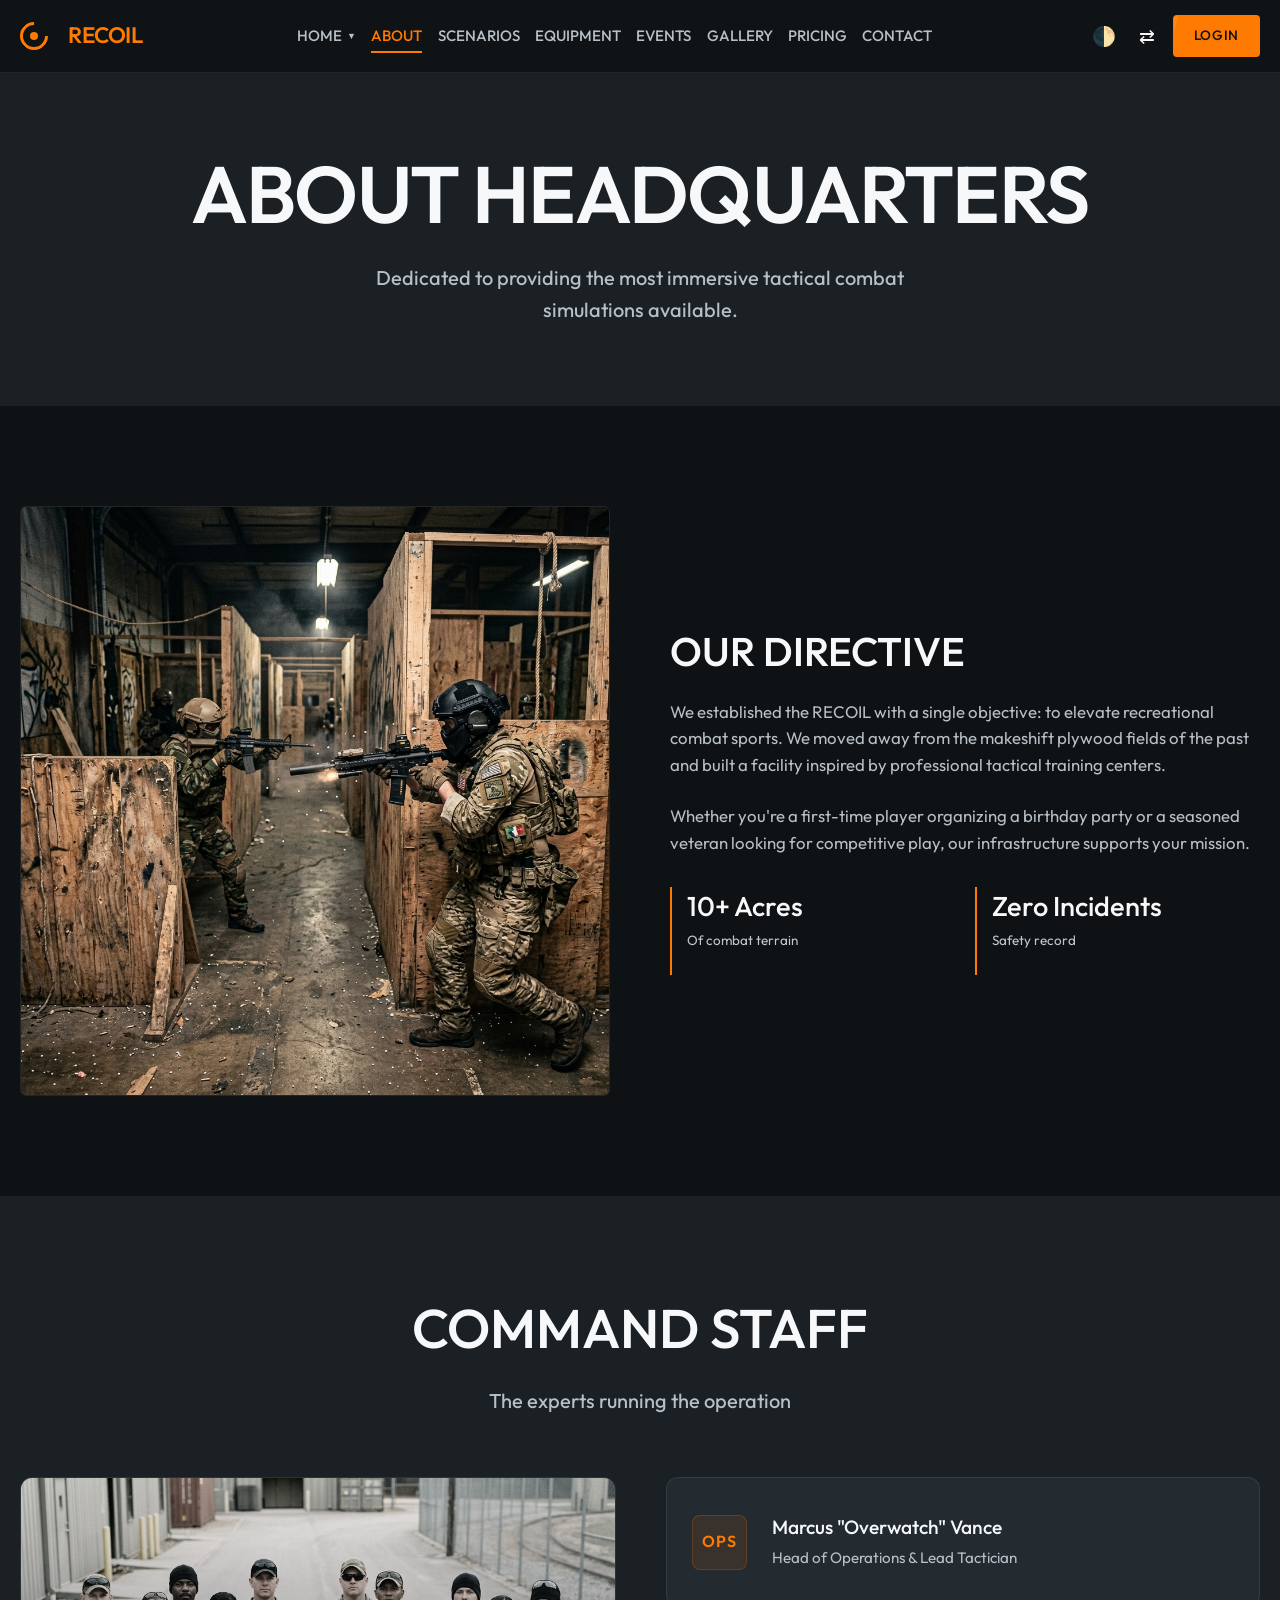
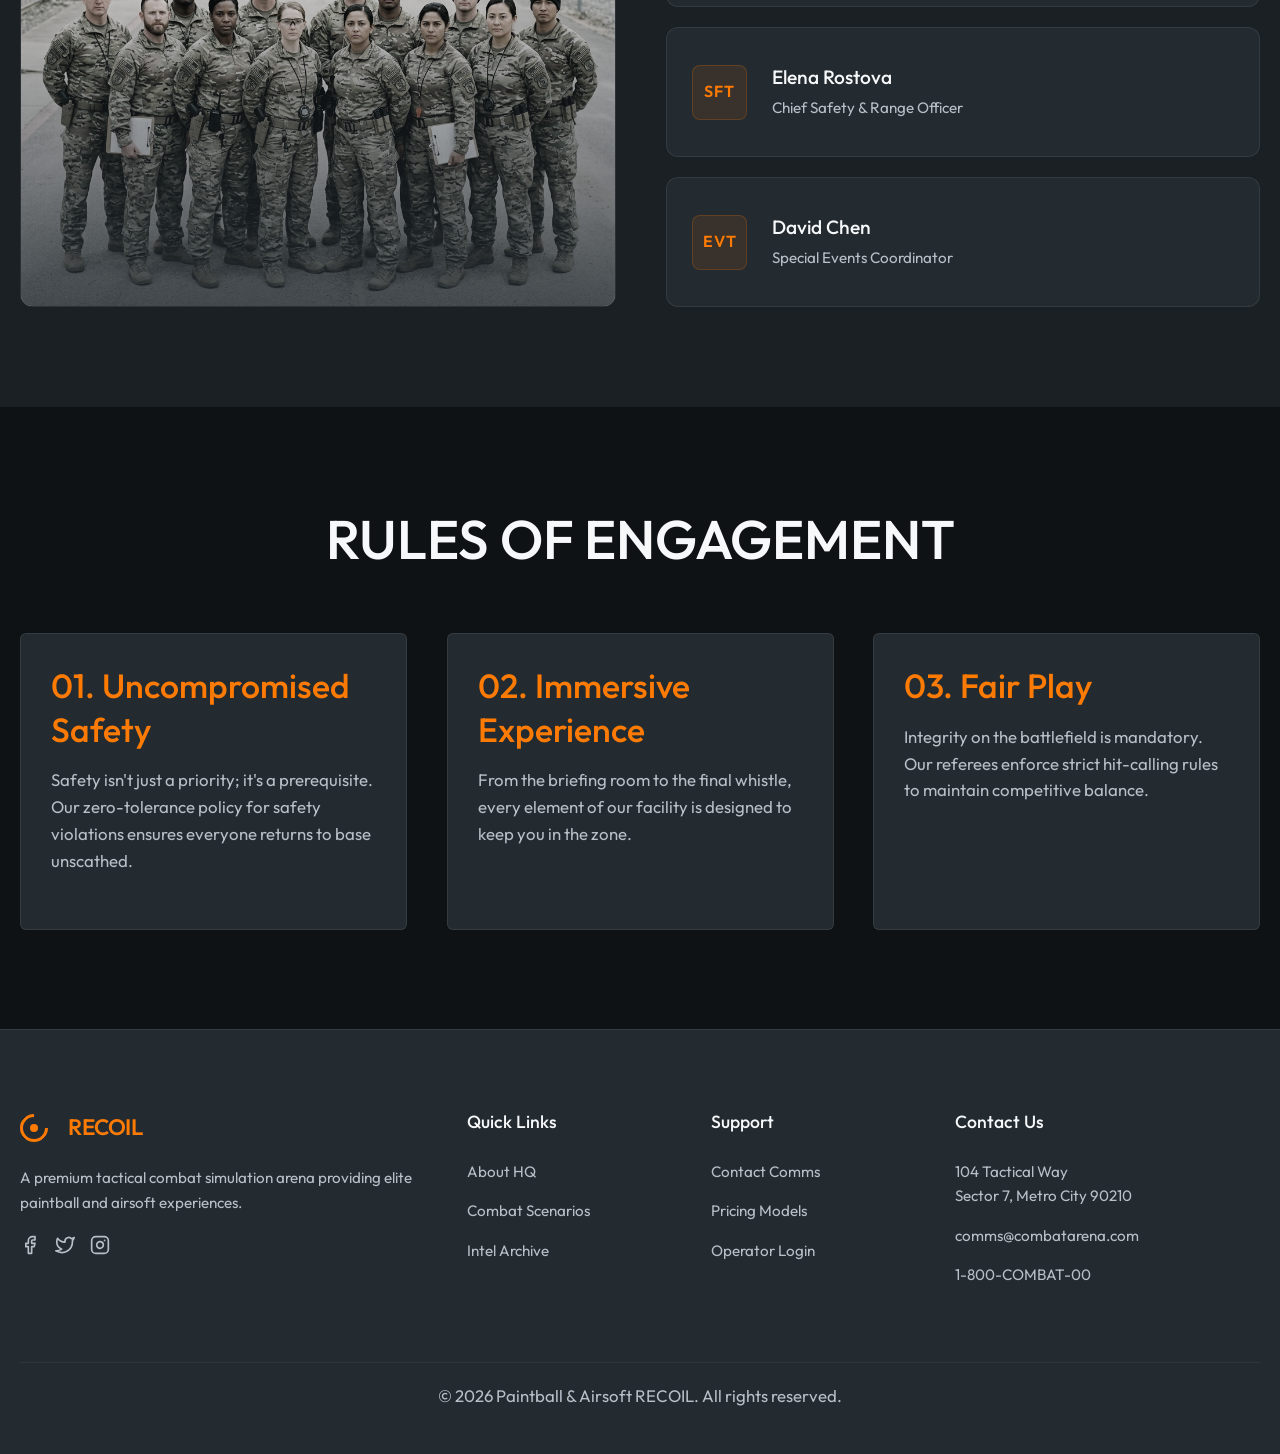
==== commit cea566cc: "1st commit" ====
--- a/about.html
+++ b/about.html
@@ -38,7 +38,6 @@
         <div class="nav-right">
             <button id="theme-toggle" class="icon-btn" title="Toggle Light/Dark Mode">🌓</button>
             <button id="rtl-toggle" class="icon-btn" title="Toggle RTL">⇄</button>
-            <a href="contact.html" class="btn btn-secondary">Book Your Battle</a>
             <a href="login.html" class="btn btn-primary">Login</a>
         </div>
         <button id="mobile-menu-toggle" class="mobile-menu-toggle">☰</button>
--- a/assets/css/style.css
+++ b/assets/css/style.css
@@ -24,7 +24,7 @@
   --h1-size-desktop: 5rem;
   --h1-size-tablet: 4rem;
   --h1-size-mobile: 3rem;
-  --h1-size: clamp(3.5rem, 4vw + 1.5rem, 5rem);
+  --h1-size: clamp(2.2rem, 5vw + 1rem, 5rem);
   
   --h2-weight: 540;
   --h2-size: clamp(2.5rem, 3vw + 1rem, 3.5rem);
@@ -102,7 +102,7 @@
 }
 
 /* Typography Classes */
-h1 { font-size: var(--h1-size); font-weight: var(--h1-weight); line-height: 1.1; margin-bottom: 1.5rem; text-transform: uppercase; letter-spacing: -0.02em; }
+h1 { font-size: var(--h1-size); font-weight: var(--h1-weight); line-height: 1.1; margin-bottom: 1.5rem; text-transform: uppercase; letter-spacing: -0.02em; overflow-wrap: break-word; word-wrap: break-word; }
 h2 { font-size: var(--h2-size); font-weight: var(--h2-weight); line-height: 1.2; margin-bottom: 1.5rem; text-transform: uppercase; }
 h3 { font-size: var(--h3-size); font-weight: var(--h3-weight); line-height: 1.3; margin-bottom: 1rem; }
 h4, h5, h6 { font-size: var(--h4-size); font-weight: var(--h4-weight); line-height: 1.4; margin-bottom: 1rem; }
@@ -174,19 +174,20 @@
 
 .btn-secondary {
   background-color: transparent;
-  color: var(--text-primary);
-  border-color: var(--border-color);
+  color: var(--tactical-orange);
+  border-color: var(--tactical-orange);
 }
 
 .btn-secondary:hover {
   border-color: var(--tactical-orange);
   color: var(--tactical-orange);
-  background-color: rgba(255, 122, 0, 0.05);
+  background-color: rgba(255, 122, 0, 0.1);
   transform: translateY(-2px);
 }
 
 body.light-mode .btn-secondary {
-  border-color: rgba(0, 0, 0, 0.25);
+  border-color: var(--tactical-orange);
+  color: var(--tactical-orange);
 }
 .nav-right .btn {
   padding: 0 20px;
@@ -1237,7 +1238,7 @@
     width: 100%;
 }
 .faq-item summary {
-    padding: 20px 25px;
+    padding: 20px 60px 20px 25px;
     font-size: 1rem;
     font-weight: 400;
     color: var(--text-primary);
--- a/assets/css/rtl.css
+++ b/assets/css/rtl.css
@@ -95,3 +95,18 @@
     text-align: center;
   }
 }
+
+/* FAQ RTL Adjustments */
+html[dir="rtl"] .faq-item summary {
+    padding: 20px 25px 20px 60px;
+}
+
+html[dir="rtl"] .faq-item summary::after {
+    right: auto;
+    left: 25px;
+}
+
+/* Footer Brand Alignment RTL */
+html[dir="rtl"] .main-footer .nav-left {
+    justify-content: flex-end;
+}
